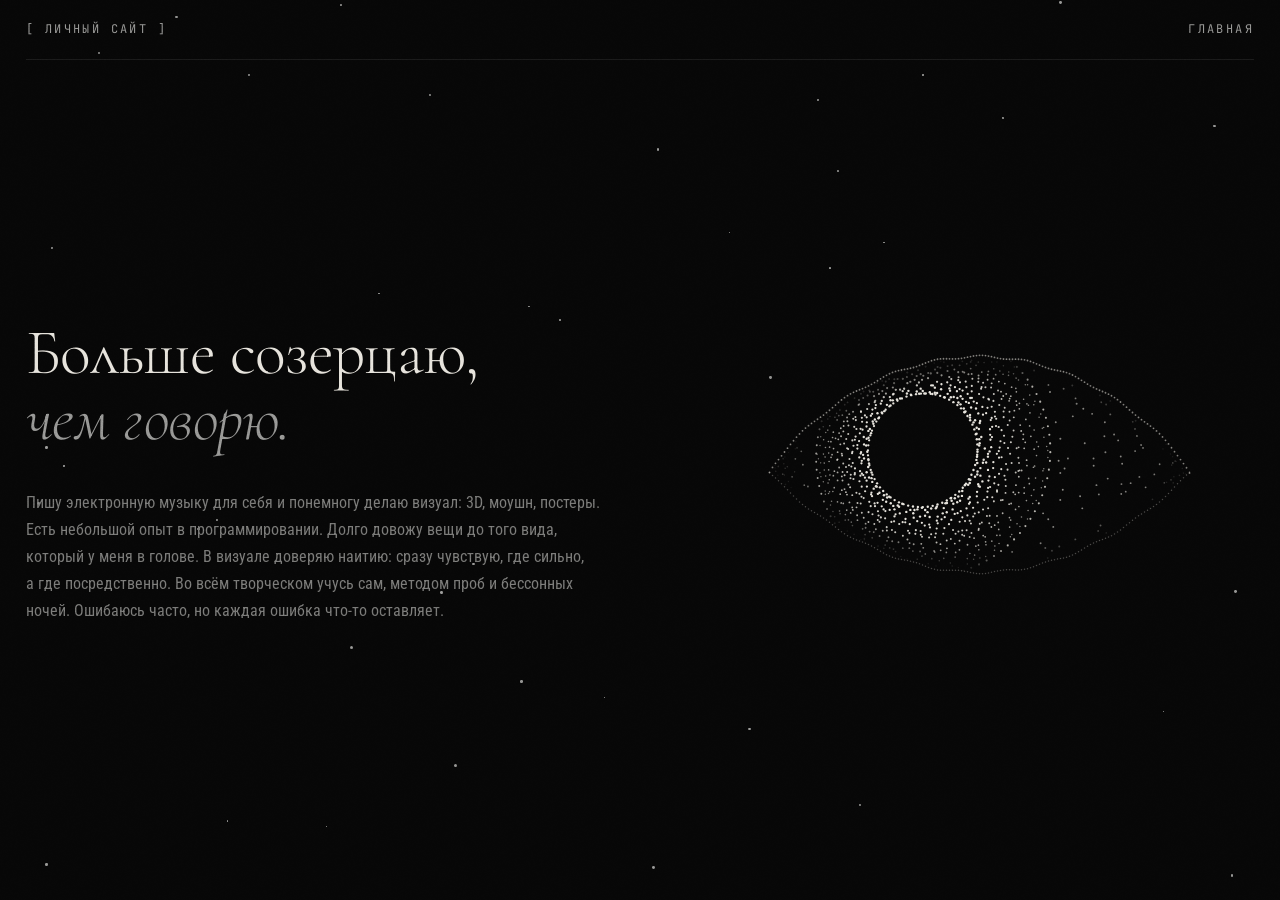
==== about.html @ c35b4913 "about page" ====
<!DOCTYPE html>
<html lang="ru">
<head>
<meta charset="utf-8">
<meta name="viewport" content="width=device-width, initial-scale=1, viewport-fit=cover">
<title>hope</title>
<link rel="icon" href="assets/icon.png" type="image/png">
<link rel="preconnect" href="https://fonts.googleapis.com">
<link rel="preconnect" href="https://fonts.gstatic.com" crossorigin>
<link rel="stylesheet" href="https://fonts.googleapis.com/css2?family=Alumni+Sans:wght@800;900&family=Roboto+Condensed:wght@400;700&family=JetBrains+Mono:wght@400&family=Cormorant+Garamond:ital,wght@0,300;1,300&display=swap">
<link rel="stylesheet" href="css/styles.css">
<link rel="stylesheet" href="css/about.css">
</head>
<body>
<div id="grain" aria-hidden="true"></div>

<div class="about-page">
  <div class="dust" id="dust" aria-hidden="true"></div>
  <div class="cursor-light" id="cursorLight" aria-hidden="true"></div>
  <header>
    <div class="shell">
      <div class="bar">
        <span class="lab">[ Личный сайт ]</span>
        <span class="right">
          <a class="lab" href="index.html">Главная</a>
        </span>
      </div>
    </div>
  </header>

  <main class="about shell">
    <div class="about-copy">
      <h1 class="about-quote">Больше созерцаю, <em>чем&nbsp;говорю.</em></h1>
      <p class="about-text">Пишу электронную музыку для себя и&nbsp;понемногу делаю визуал: 3D, моушн, постеры. Есть небольшой опыт в&nbsp;программировании. Долго довожу вещи до&nbsp;того вида, который у&nbsp;меня в&nbsp;голове. В&nbsp;визуале доверяю наитию: сразу чувствую, где сильно, а&nbsp;где посредственно. Во&nbsp;всём творческом учусь сам, методом проб и&nbsp;бессонных ночей. Ошибаюсь часто, но&nbsp;каждая ошибка <span class="nowrap">что-то</span> оставляет.</p>
    </div>

    <div class="about-form" aria-hidden="true">
      <canvas id="form"></canvas>
    </div>
  </main>
</div>

<script src="js/script.js"></script>
<script src="js/about.js"></script>
</body>
</html>
---- css/styles.css ----
:root {
    --ink: #070707;
    --paper: #E7E4DD;
    --ash: #9A9A98;
    --ash-dark: #5C5C5A;
    --f-huge: "Alumni Sans", Impact, "Arial Narrow", sans-serif;
    --huge-weight: 900;
    --f-text: "Roboto Condensed", Arial, sans-serif;
    --f-mono: "JetBrains Mono", ui-monospace, "Courier New", monospace;
    color-scheme: dark;
  }

  * { box-sizing: border-box; }
  img { max-width: 100%; }
  [hidden] { display: none !important; }
  html, body { height: 100%; }
  @supports (height: 100svh) {
    /* на мобильных svh считается по реально видимой области экрана,
       а не по высоте без адресной строки — иначе страница становится
       выше вьюпорта и появляется лишний пустой скролл */
    html, body { height: 100svh; }
  }

  body {
    margin: 0;
    min-width: 320px;
    min-height: 480px;
    background: var(--ink);
    color: var(--paper);
    font-family: var(--f-text);
    font-size: 15px;
    line-height: 1.5;
    -webkit-font-smoothing: antialiased;
    overflow-x: hidden;
  }

  #grain {
    position: fixed;
    inset: 0;
    z-index: 60;
    pointer-events: none;
    opacity: .5;
    background-repeat: repeat;
    background-size: 180px 180px;
    mix-blend-mode: overlay;
  }

  .shell {
    max-width: 1320px;
    margin: 0 auto;
    padding-inline: 26px;
  }

  .lab {
    font-family: var(--f-mono);
    font-size: 12px;
    letter-spacing: .2em;
    text-transform: uppercase;
    line-height: 1.6;
  }

  .dark {
    background: var(--ink);
    position: relative;
    z-index: 1;
    overflow: hidden;
    min-height: 100%;
    display: flex;
    flex-direction: column;
  }
  .dark > .shell {
    display: flex;
    flex-direction: column;
    flex: 1;
  }

  .dust {
    position: absolute;
    inset: 0;
    z-index: 0;
    overflow: hidden;
    pointer-events: none;
  }
  .mote {
    position: absolute;
    width: var(--size);
    height: var(--size);
    border-radius: 50%;
    background: var(--ash);
    animation: dust-drift var(--dur) linear var(--delay) infinite;
  }
  @keyframes dust-drift {
    0% { transform: translate(0, 0); opacity: 0; }
    12% { opacity: var(--o); }
    88% { opacity: var(--o); }
    100% { transform: translate(var(--dx), var(--dy)); opacity: 0; }
  }
  @media (prefers-reduced-motion: reduce) {
    .dust { display: none; }
  }

  .bar {
    display: flex;
    flex-wrap: wrap;
    justify-content: space-between;
    gap: 10px 18px;
    padding-block: 20px;
    border-bottom: 1px solid #1B1B1B;
  }
  .bar .lab { color: var(--ash); }
  .bar a { color: var(--ash); text-decoration: none; }
  .bar a:hover { color: var(--paper); }
  .bar .right { display: flex; flex-wrap: wrap; gap: 10px 22px; }

  @media (max-width: 420px) {
    .bar .lab { font-size: 11px; letter-spacing: .12em; }
  }

  .hero {
    display: grid;
    gap: 10px;
    padding-top: 46px;
    flex: 1;
    align-content: end;
  }
  @media (min-width: 860px) {
    .hero {
      grid-template-columns: 1.1fr .9fr;
      align-items: end;
      gap: 20px;
    }
  }

  .hero-left {
    padding-bottom: 74px;
    position: relative;
    z-index: 2;
  }

  .hero h1 {
    font-family: var(--f-huge);
    font-weight: var(--huge-weight);
    text-transform: uppercase;
    line-height: .84;
    letter-spacing: -.005em;
    margin: 0;
    font-size: clamp(62px, 16vw, 196px);
    color: var(--paper);
  }

  .hero-meta {
    display: flex;
    flex-wrap: wrap;
    gap: 8px 28px;
    margin-top: 24px;
    color: var(--ash);
  }

  .figure {
    margin: 0;
    position: relative;
    align-self: end;
    justify-self: center;
    width: 100%;
    max-width: 460px;
    aspect-ratio: 660 / 1176;
    margin-bottom: -186px;
    pointer-events: none;
  }
  .figure img {
    width: 100%;
    height: 100%;
    display: block;
    object-fit: contain;
    filter: brightness(.94) contrast(1.06) saturate(.35);
    mix-blend-mode: lighten; /* топит чёрный фон фото в фоне страницы */
  }

  @media (max-width: 859px) {
    .hero { grid-template-columns: 1fr; align-content: center; }
    .hero-left { order: 2; padding-bottom: 40px; }
    .figure { order: 1; max-width: 290px; margin-bottom: -120px; }

    /* повесь класс "hide-mobile" на любой элемент — на телефоне он пропадёт */
    .hide-mobile { display: none !important; }
  }

  @media (min-width: 860px) {
    /* обратный вариант: показывается только на телефоне/планшете */
    .hide-desktop { display: none !important; }
  }

  .ph { border-bottom: 1px dotted #5A5A56; }
  .hero h1 .ph { border-bottom: 0; }

  a:focus-visible { outline: 1px solid currentColor; outline-offset: 3px; }

  @keyframes scene-in { from { opacity: 0; } to { opacity: 1; } }
  @keyframes rise-in { from { opacity: 0; } to { opacity: 1; } }

  body { animation: scene-in 1.1s ease both; }
  .bar { animation: rise-in .8s ease both; animation-delay: .15s; }
  .hero h1 { animation: rise-in 1s ease both; animation-delay: .3s; }
  .hero-meta { animation: rise-in .9s ease both; animation-delay: .55s; }
  .figure img { animation: rise-in 1.1s ease both; animation-delay: .4s; }

  @media (prefers-reduced-motion: reduce) {
    body, .bar, .hero h1, .hero-meta, .figure img { animation: none; }
  }
---- css/about.css ----
.about-page {
    position: relative;
    z-index: 1;
    background: var(--ink);
    min-height: 100%;
    display: flex;
    flex-direction: column;
  }

  .cursor-light {
    position: fixed;
    left: 0;
    top: 0;
    width: 340px;
    height: 340px;
    margin: -170px 0 0 -170px;
    border-radius: 50%;
    background: radial-gradient(circle, rgba(231, 228, 221, .09) 0%, rgba(231, 228, 221, .035) 35%, rgba(231, 228, 221, 0) 70%);
    opacity: 0;
    pointer-events: none;
    will-change: transform, opacity;
  }
  .about-page > header,
  .about {
    position: relative;
    z-index: 1;
  }

  .about {
    flex: 1;
    width: 100%;
    display: grid;
    align-content: center;
    gap: 40px;
    padding-block: 48px 64px;
  }

  .about-copy {
    display: flex;
    flex-direction: column;
    gap: clamp(24px, 4vh, 40px);
  }

  .about-quote {
    margin: 0;
    max-width: 11em;
    font-family: "Cormorant Garamond", Georgia, serif;
    font-weight: 300;
    font-size: clamp(40px, 5vw, 78px);
    line-height: 1.04;
    letter-spacing: -.01em;
    color: var(--paper);
    animation: rise-in 1.4s ease both;
    animation-delay: .2s;
  }
  .about-quote em {
    font-style: italic;
    color: var(--ash);
  }

  .about-text {
    margin: 0;
    max-width: 36em;
    font-size: clamp(16px, 1.25vw, 18px);
    line-height: 1.7;
    color: #7D7D7B;
    text-wrap: pretty;
    animation: rise-in 1.4s ease both;
    animation-delay: .7s;
  }
  .nowrap { white-space: nowrap; }

  .about-form {
    position: relative;
    width: min(100%, 420px);
    aspect-ratio: 1;
    justify-self: center;
    animation: rise-in 2s ease both;
    animation-delay: .4s;
  }
  .about-form canvas {
    position: absolute;
    inset: 0;
    width: 100%;
    height: 100%;
  }

  @media (min-width: 860px) {
    .about {
      grid-template-columns: minmax(0, 1.15fr) minmax(0, 1fr);
      align-items: center;
      gap: 48px;
    }
    .about-form {
      width: 100%;
      max-width: min(620px, 74svh);
    }
  }

  @media (prefers-reduced-motion: reduce) {
    .about-quote, .about-text, .about-form { animation: none; }
  }
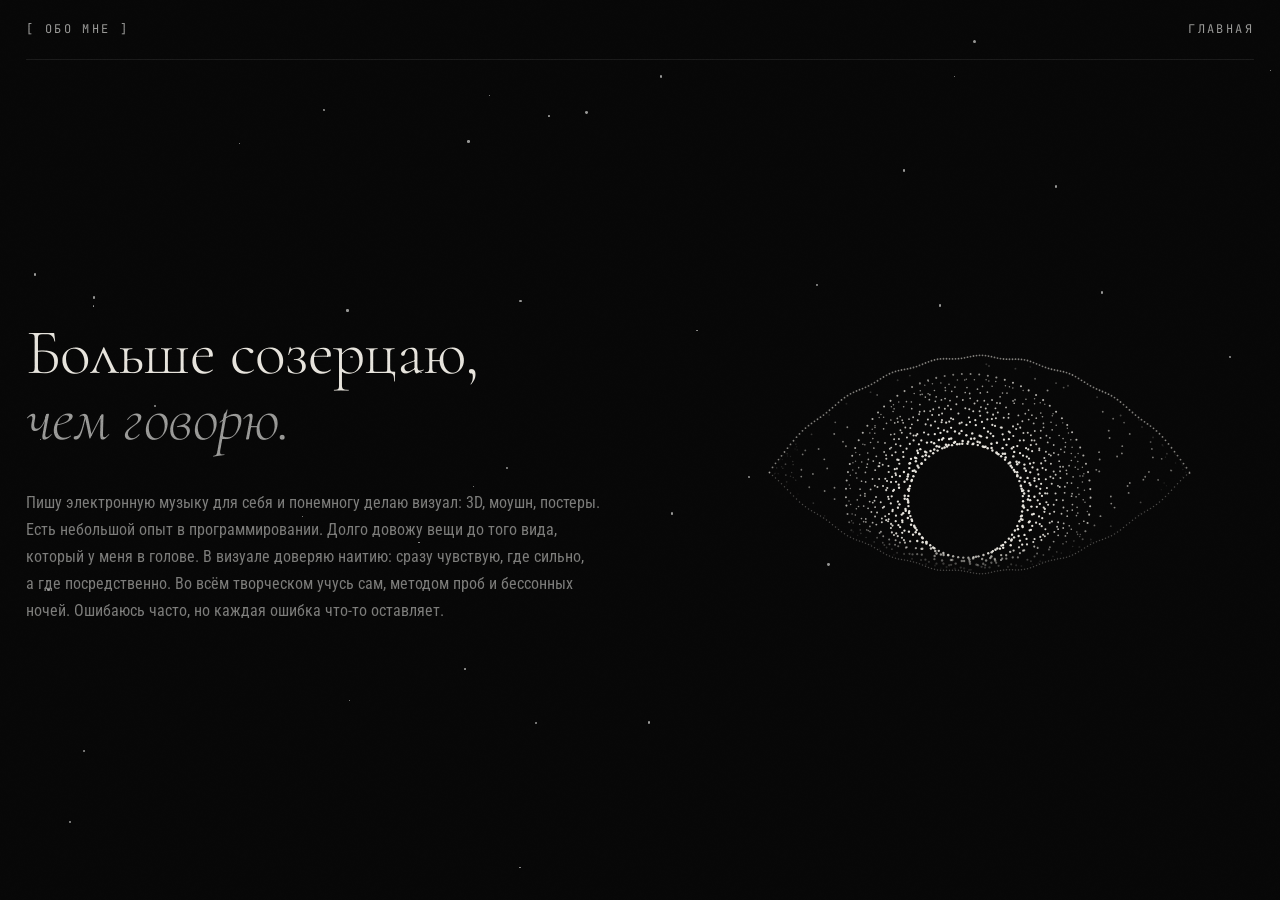
==== commit 2edc331f: "about header" ====
--- a/about.html
+++ b/about.html
@@ -20,7 +20,7 @@
   <header>
     <div class="shell">
       <div class="bar">
-        <span class="lab">[ Личный сайт ]</span>
+        <span class="lab">[ Обо мне ]</span>
         <span class="right">
           <a class="lab" href="index.html">Главная</a>
         </span>
